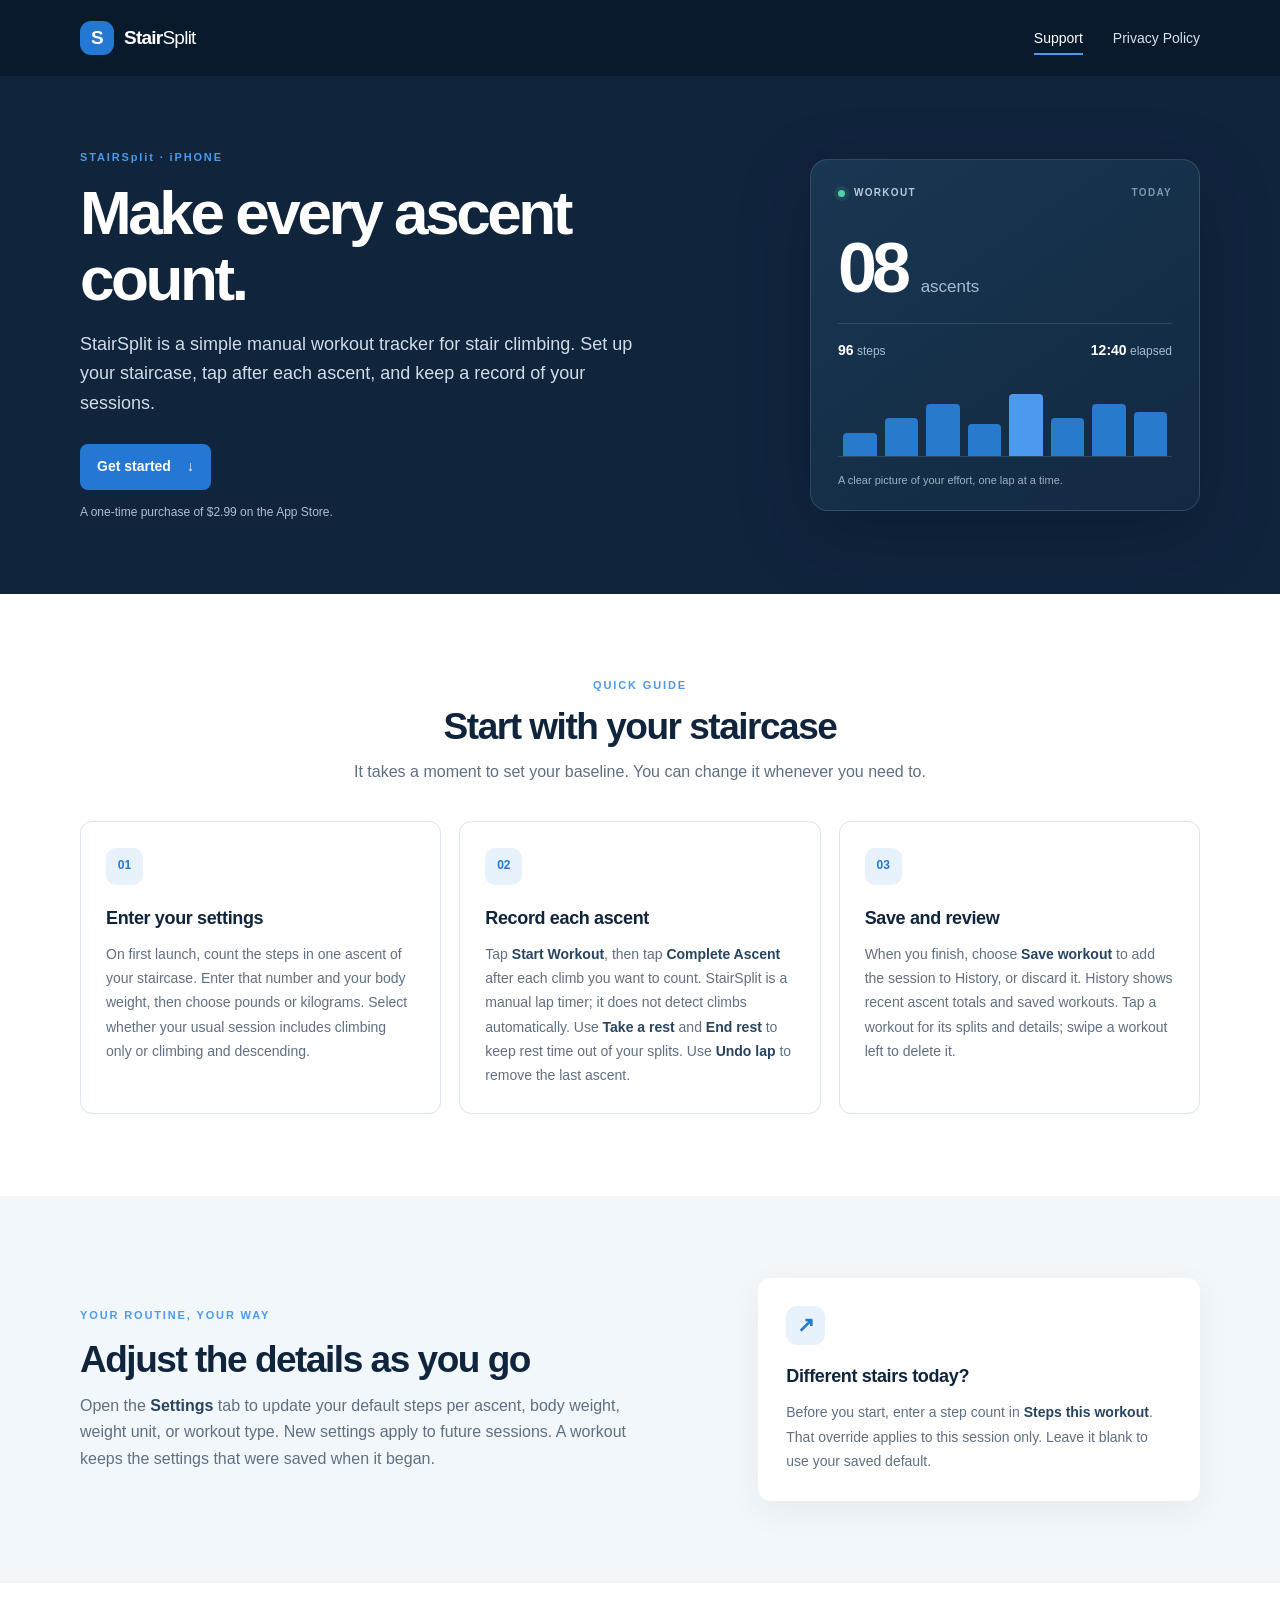
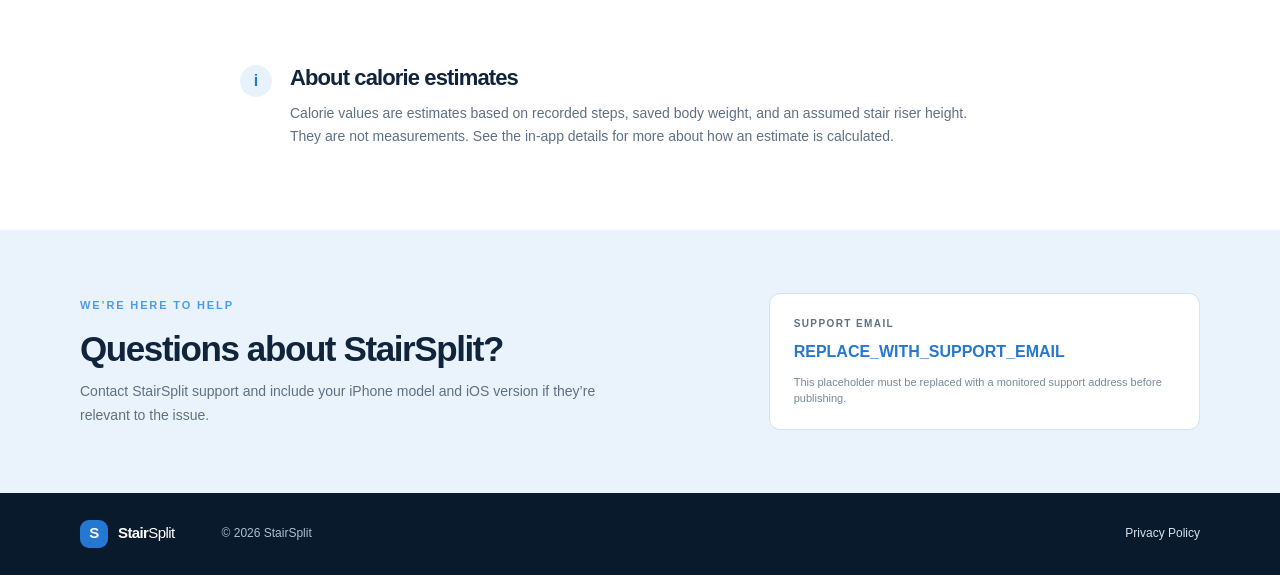
==== index.html @ e92f89a1 "Build StairSplit support website" ====
<!doctype html>
<html lang="en">
  <head>
    <meta charset="utf-8">
    <meta name="viewport" content="width=device-width, initial-scale=1">
    <meta name="description" content="StairSplit support: learn how to set up your stairs, record ascents, and review your workouts.">
    <meta name="theme-color" content="#10243c">
    <title>Support | StairSplit</title>
    <link rel="stylesheet" href="style.css">
  </head>
  <body>
    <a class="skip-link" href="#main">Skip to content</a>
    <header class="site-header">
      <div class="container header-inner">
        <a class="brand" href="index.html" aria-label="StairSplit support home">
          <span class="brand-mark" aria-hidden="true">S</span>
          <span>Stair<span class="brand-light">Split</span></span>
        </a>
        <nav aria-label="Main navigation">
          <ul class="nav-list">
            <li><a aria-current="page" href="index.html">Support</a></li>
            <li><a href="privacy.html">Privacy Policy</a></li>
          </ul>
        </nav>
      </div>
    </header>

    <main id="main">
      <section class="hero">
        <div class="container hero-inner">
          <div class="hero-copy">
            <p class="eyebrow">STAIRSplit · iPHONE</p>
            <h1>Make every ascent count.</h1>
            <p class="hero-intro">StairSplit is a simple manual workout tracker for stair climbing. Set up your staircase, tap after each ascent, and keep a record of your sessions.</p>
            <a class="button" href="#getting-started">Get started <span aria-hidden="true">↓</span></a>
            <p class="price-note">A one-time purchase of $2.99 on the App Store.</p>
          </div>
          <div class="hero-card" aria-label="Workout summary example">
            <div class="hero-card-top"><span class="status-dot"></span><span>WORKOUT</span><span class="hero-time">TODAY</span></div>
            <div class="hero-number">08 <span>ascents</span></div>
            <div class="hero-rule"></div>
            <div class="hero-metrics"><span><b>96</b> steps</span><span><b>12:40</b> elapsed</span></div>
            <div class="mini-bars" aria-hidden="true"><i></i><i></i><i></i><i></i><i></i><i></i><i></i><i></i></div>
            <p class="hero-card-caption">A clear picture of your effort, one lap at a time.</p>
          </div>
        </div>
      </section>

      <section class="section" id="getting-started">
        <div class="container">
          <div class="section-heading">
            <p class="eyebrow">QUICK GUIDE</p>
            <h2>Start with your staircase</h2>
            <p>It takes a moment to set your baseline. You can change it whenever you need to.</p>
          </div>
          <div class="guide-grid">
            <article class="guide-card">
              <span class="step-number" aria-hidden="true">01</span>
              <h3>Enter your settings</h3>
              <p>On first launch, count the steps in one ascent of your staircase. Enter that number and your body weight, then choose pounds or kilograms. Select whether your usual session includes climbing only or climbing and descending.</p>
            </article>
            <article class="guide-card">
              <span class="step-number" aria-hidden="true">02</span>
              <h3>Record each ascent</h3>
              <p>Tap <strong>Start Workout</strong>, then tap <strong>Complete Ascent</strong> after each climb you want to count. StairSplit is a manual lap timer; it does not detect climbs automatically. Use <strong>Take a rest</strong> and <strong>End rest</strong> to keep rest time out of your splits. Use <strong>Undo lap</strong> to remove the last ascent.</p>
            </article>
            <article class="guide-card">
              <span class="step-number" aria-hidden="true">03</span>
              <h3>Save and review</h3>
              <p>When you finish, choose <strong>Save workout</strong> to add the session to History, or discard it. History shows recent ascent totals and saved workouts. Tap a workout for its splits and details; swipe a workout left to delete it.</p>
            </article>
          </div>
        </div>
      </section>

      <section class="section section-tint">
        <div class="container feature-grid">
          <div>
            <p class="eyebrow">YOUR ROUTINE, YOUR WAY</p>
            <h2>Adjust the details as you go</h2>
            <p>Open the <strong>Settings</strong> tab to update your default steps per ascent, body weight, weight unit, or workout type. New settings apply to future sessions. A workout keeps the settings that were saved when it began.</p>
          </div>
          <div class="override-card">
            <div class="override-icon" aria-hidden="true">↗</div>
            <h3>Different stairs today?</h3>
            <p>Before you start, enter a step count in <strong>Steps this workout</strong>. That override applies to this session only. Leave it blank to use your saved default.</p>
          </div>
        </div>
      </section>

      <section class="section">
        <div class="container note-row">
          <div class="note-icon" aria-hidden="true">i</div>
          <div><h2>About calorie estimates</h2><p>Calorie values are estimates based on recorded steps, saved body weight, and an assumed stair riser height. They are not measurements. See the in-app details for more about how an estimate is calculated.</p></div>
        </div>
      </section>

      <section class="support-band" id="contact">
        <div class="container support-inner">
          <div><p class="eyebrow">WE’RE HERE TO HELP</p><h2>Questions about StairSplit?</h2><p>Contact StairSplit support and include your iPhone model and iOS version if they’re relevant to the issue.</p></div>
          <div class="contact-box">
            <span class="contact-label">SUPPORT EMAIL</span>
            <span class="placeholder-email">REPLACE_WITH_SUPPORT_EMAIL</span>
            <span class="placeholder-note">This placeholder must be replaced with a monitored support address before publishing.</span>
          </div>
        </div>
      </section>
    </main>

    <footer class="site-footer">
      <div class="container footer-inner"><a class="brand footer-brand" href="index.html"><span class="brand-mark" aria-hidden="true">S</span><span>Stair<span class="brand-light">Split</span></span></a><p>© 2026 StairSplit</p><a href="privacy.html">Privacy Policy</a></div>
    </footer>
  </body>
</html>
---- style.css ----
:root {
  color-scheme: light;
  --navy: #10243c;
  --navy-deep: #0a1a2d;
  --blue: #2478d4;
  --blue-bright: #4c9af0;
  --ink: #1a2c40;
  --muted: #5f7083;
  --line: #dce5ed;
  --pale: #f2f7fb;
  --white: #fff;
}

* { box-sizing: border-box; }
html { scroll-behavior: smooth; }
body { margin: 0; background: var(--white); color: var(--ink); font-family: -apple-system, BlinkMacSystemFont, "Segoe UI", sans-serif; font-size: 16px; line-height: 1.65; -webkit-font-smoothing: antialiased; }
a { color: inherit; }
a:focus-visible { outline: 3px solid #74b6ff; outline-offset: 4px; border-radius: 3px; }
.container { width: min(1120px, calc(100% - 48px)); margin-inline: auto; }
.skip-link { position: absolute; top: -60px; left: 16px; z-index: 5; padding: 10px 14px; background: var(--white); color: var(--navy); }
.skip-link:focus { top: 12px; }

.site-header { height: 76px; background: var(--navy-deep); color: var(--white); }
.header-inner, .nav-list, .brand, .footer-inner { display: flex; align-items: center; }
.header-inner { height: 100%; justify-content: space-between; }
.brand { gap: 10px; color: var(--white); font-size: 19px; font-weight: 750; letter-spacing: -.04em; text-decoration: none; }
.brand-mark { display: grid; width: 34px; height: 34px; place-items: center; border-radius: 11px; background: var(--blue); color: var(--white); font-size: 19px; font-weight: 800; }
.brand-light { font-weight: 450; }
.nav-list { gap: 30px; margin: 0; padding: 0; list-style: none; }
.nav-list a, .footer-inner > a:last-child { color: #d5e1ed; font-size: 14px; text-decoration: none; }
.nav-list a:hover, .nav-list a[aria-current="page"], .footer-inner > a:last-child:hover { color: var(--white); }
.nav-list a[aria-current="page"] { box-shadow: 0 2px 0 var(--blue-bright); padding-bottom: 7px; }

.hero { overflow: hidden; background: var(--navy); color: var(--white); }
.hero-inner { display: grid; grid-template-columns: 1.05fr .8fr; align-items: center; gap: 8%; min-height: 470px; padding-block: 72px; }
.eyebrow { margin: 0 0 14px; color: var(--blue-bright); font-size: 11px; font-weight: 800; letter-spacing: .17em; }
h1, h2, h3, p { margin-top: 0; }
h1 { max-width: 650px; margin-bottom: 18px; font-size: clamp(40px, 5vw, 62px); line-height: 1.06; letter-spacing: -.055em; }
.hero-intro { max-width: 600px; margin-bottom: 25px; color: #d0dce8; font-size: 18px; }
.button { display: inline-flex; min-height: 46px; align-items: center; gap: 16px; padding: 10px 17px; border-radius: 8px; background: var(--blue); color: var(--white); font-size: 14px; font-weight: 700; text-decoration: none; transition: background .18s ease, transform .18s ease; }
.button:hover { transform: translateY(-1px); background: #3287e8; }
.price-note { margin: 13px 0 0; color: #aebfd0; font-size: 12px; }
.hero-card { max-width: 390px; width: 100%; justify-self: end; padding: 25px 27px 21px; border: 1px solid #ffffff20; border-radius: 18px; background: linear-gradient(145deg, #193652, #122941); box-shadow: 0 22px 70px #07132155; }
.hero-card-top { display: flex; align-items: center; gap: 9px; color: #b8c9da; font-size: 10px; font-weight: 800; letter-spacing: .13em; }
.status-dot { width: 7px; height: 7px; border-radius: 50%; background: #54d3a2; box-shadow: 0 0 0 4px #54d3a21c; }
.hero-time { margin-left: auto; color: #8299ad; }
.hero-number { margin: 31px 0 20px; font-size: 70px; font-weight: 750; letter-spacing: -.07em; line-height: 1; }
.hero-number span { color: #a9bbce; font-size: 17px; font-weight: 500; letter-spacing: 0; }
.hero-rule { height: 1px; background: #ffffff20; }
.hero-metrics { display: flex; justify-content: space-between; padding: 15px 0 19px; color: #a9bbce; font-size: 12px; }
.hero-metrics b { color: var(--white); font-size: 14px; }
.mini-bars { display: flex; height: 76px; align-items: end; gap: 8px; padding: 8px 5px 0; border-bottom: 1px solid #ffffff20; }
.mini-bars i { flex: 1; height: 35%; border-radius: 4px 4px 0 0; background: #287acc; }
.mini-bars i:nth-child(2), .mini-bars i:nth-child(6) { height: 56%; }
.mini-bars i:nth-child(3), .mini-bars i:nth-child(7) { height: 78%; }
.mini-bars i:nth-child(4) { height: 48%; }
.mini-bars i:nth-child(5) { height: 92%; background: #4c9af0; }
.mini-bars i:nth-child(8) { height: 66%; }
.hero-card-caption { margin: 14px 0 0; color: #9db0c3; font-size: 11px; }

.section { padding-block: 82px; }
.section-heading { max-width: 650px; margin: 0 auto 35px; text-align: center; }
.section-heading .eyebrow { margin-bottom: 10px; }
.section-heading h2, .feature-grid h2, .note-row h2, .support-inner h2 { margin-bottom: 11px; color: var(--navy); font-size: clamp(28px, 3vw, 37px); line-height: 1.18; letter-spacing: -.04em; }
.section-heading > p:last-child, .feature-grid > div:first-child > p:last-child { margin-bottom: 0; color: var(--muted); }
.guide-grid { display: grid; grid-template-columns: repeat(3, 1fr); gap: 18px; }
.guide-card { min-height: 250px; padding: 26px 25px; border: 1px solid var(--line); border-radius: 12px; background: var(--white); }
.step-number { display: inline-grid; width: 37px; height: 37px; place-items: center; margin-bottom: 19px; border-radius: 10px; background: #e8f2fd; color: var(--blue); font-size: 12px; font-weight: 800; }
.guide-card h3, .override-card h3 { margin-bottom: 9px; color: var(--navy); font-size: 18px; letter-spacing: -.02em; }
.guide-card p, .override-card p { margin-bottom: 0; color: var(--muted); font-size: 14px; line-height: 1.72; }
.guide-card strong, .feature-grid strong { color: #284461; }
.section-tint { background: var(--pale); }
.feature-grid { display: grid; grid-template-columns: 1fr .78fr; align-items: center; gap: 10%; }
.feature-grid > div:first-child { max-width: 570px; }
.feature-grid h2 { max-width: 490px; }
.override-card { padding: 28px; border-radius: 13px; background: var(--white); box-shadow: 0 10px 32px #152b4010; }
.override-icon { display: grid; width: 39px; height: 39px; place-items: center; margin-bottom: 17px; border-radius: 11px; background: #e8f2fd; color: var(--blue); font-size: 21px; font-weight: 800; }
.note-row { display: flex; max-width: 800px; align-items: flex-start; gap: 18px; }
.note-icon { display: grid; flex: 0 0 32px; width: 32px; height: 32px; place-items: center; border-radius: 50%; background: #e8f2fd; color: var(--blue); font-weight: 800; }
.note-row h2 { font-size: 22px; }
.note-row p { max-width: 710px; margin-bottom: 0; color: var(--muted); font-size: 14px; }
.support-band { background: #eaf3fb; }
.support-inner { display: grid; grid-template-columns: 1fr .72fr; align-items: center; gap: 8%; padding-block: 63px; }
.support-inner h2 { font-size: clamp(27px, 3vw, 35px); }
.support-inner > div:first-child > p:last-child { max-width: 520px; margin-bottom: 0; color: var(--muted); font-size: 14px; }
.contact-box { padding: 22px 24px; border: 1px solid #d2e2f0; border-radius: 11px; background: var(--white); }
.contact-label { display: block; margin-bottom: 7px; color: var(--muted); font-size: 10px; font-weight: 800; letter-spacing: .14em; }
.placeholder-email, .inline-placeholder { color: var(--blue); font-weight: 750; overflow-wrap: anywhere; }
.placeholder-note { display: block; margin-top: 8px; color: #78899a; font-size: 11px; line-height: 1.5; }
.site-footer { background: var(--navy-deep); color: #aebfd0; }
.footer-inner { min-height: 82px; justify-content: space-between; gap: 22px; }
.footer-brand { color: var(--white); font-size: 15px; }
.footer-brand .brand-mark { width: 28px; height: 28px; border-radius: 9px; font-size: 15px; }
.footer-inner p { margin: 0 auto 0 25px; font-size: 12px; }
.footer-inner > a:last-child { font-size: 12px; }

/* Privacy policy */
.page-hero { padding: 68px 0 58px; background: var(--navy); color: var(--white); }
.page-hero h1 { max-width: 780px; font-size: clamp(39px, 5vw, 56px); }
.page-hero .hero-intro { margin-bottom: 11px; font-size: 17px; }
.updated { margin: 0; color: #aebfd0; font-size: 12px; }
.policy-section { padding: 65px 0 88px; }
.policy-layout { display: grid; grid-template-columns: 220px minmax(0, 700px); justify-content: space-between; gap: 60px; }
.policy-aside { align-self: start; padding: 20px 18px; border: 1px solid var(--line); border-radius: 11px; background: var(--pale); }
.policy-mark { display: grid; width: 35px; height: 35px; place-items: center; border-radius: 11px; background: var(--blue); color: white; font-weight: 800; }
.policy-aside p { margin: 14px 0 0; color: var(--navy); font-size: 13px; font-weight: 700; line-height: 1.5; }
.policy-copy h2 { margin: 0 0 9px; color: var(--navy); font-size: 21px; line-height: 1.3; letter-spacing: -.025em; }
.policy-copy p { margin: 0 0 29px; color: var(--muted); font-size: 15px; }
.text-link { color: var(--blue); font-size: 14px; font-weight: 700; text-decoration: none; }
.text-link:hover { text-decoration: underline; }

@media (max-width: 760px) {
  .container { width: min(100% - 36px, 600px); }
  .site-header { height: 68px; }
  .brand { font-size: 17px; }
  .brand-mark { width: 31px; height: 31px; }
  .nav-list { gap: 19px; }
  .nav-list a { font-size: 12px; }
  .hero-inner { grid-template-columns: 1fr; gap: 38px; padding-block: 56px; }
  .hero-card { max-width: 430px; justify-self: start; }
  h1 { font-size: clamp(41px, 11vw, 58px); }
  .guide-grid { grid-template-columns: 1fr; }
  .guide-card { min-height: 0; }
  .section { padding-block: 61px; }
  .section-heading { margin-bottom: 27px; text-align: left; }
  .feature-grid, .support-inner { grid-template-columns: 1fr; gap: 28px; }
  .support-inner { padding-block: 48px; }
  .policy-layout { grid-template-columns: 1fr; gap: 31px; }
  .policy-aside { display: flex; align-items: center; gap: 13px; padding: 13px 15px; }
  .policy-aside p { margin: 0; }
  .policy-section { padding: 38px 0 60px; }
  .page-hero { padding: 51px 0 44px; }
}

@media (max-width: 430px) {
  .container { width: calc(100% - 32px); }
  .nav-list { gap: 14px; }
  .nav-list a { font-size: 11px; }
  .header-inner { gap: 12px; }
  .footer-inner { flex-wrap: wrap; justify-content: space-between; padding-block: 19px; }
  .footer-inner p { margin: 0 auto 0 0; }
  .footer-brand { width: 100%; }
  .hero-number { font-size: 61px; }
}

@media (prefers-reduced-motion: reduce) {
  html { scroll-behavior: auto; }
  *, *::before, *::after { transition-duration: .01ms !important; animation-duration: .01ms !important; animation-iteration-count: 1 !important; }
}
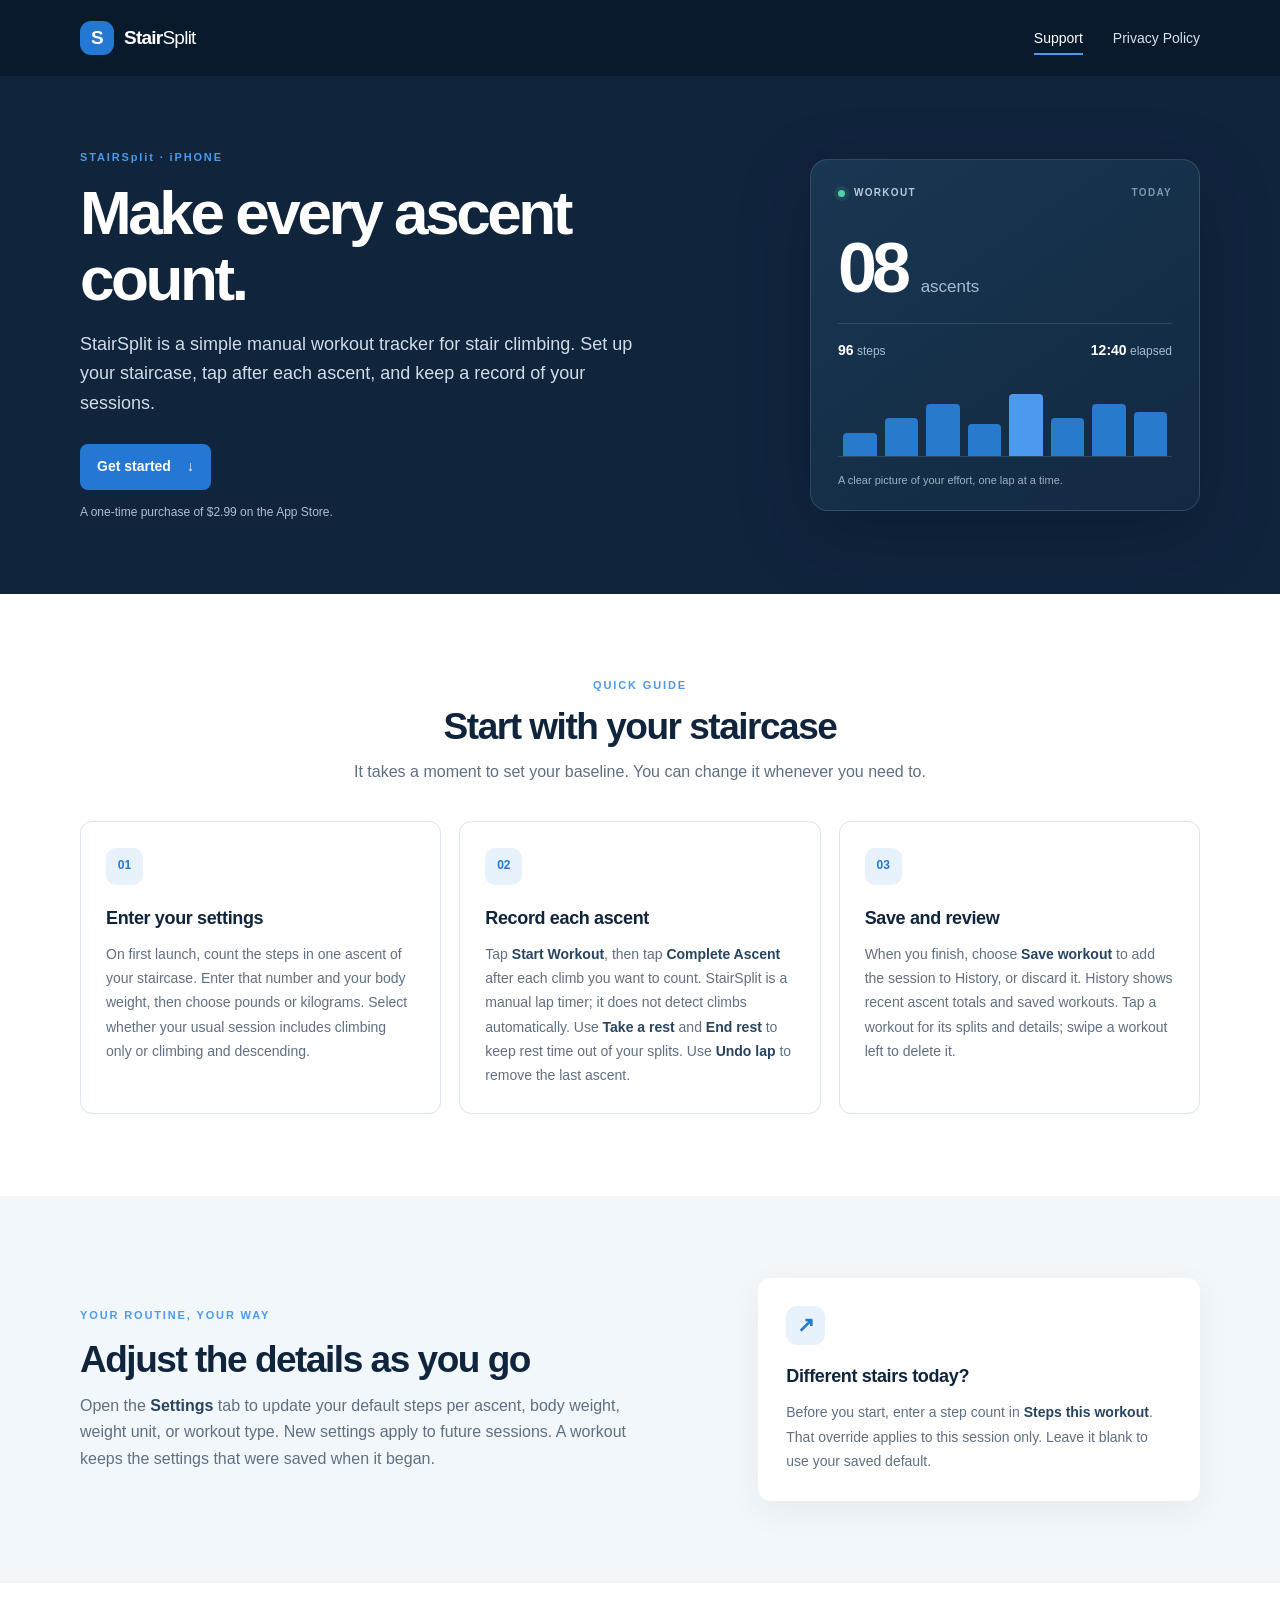
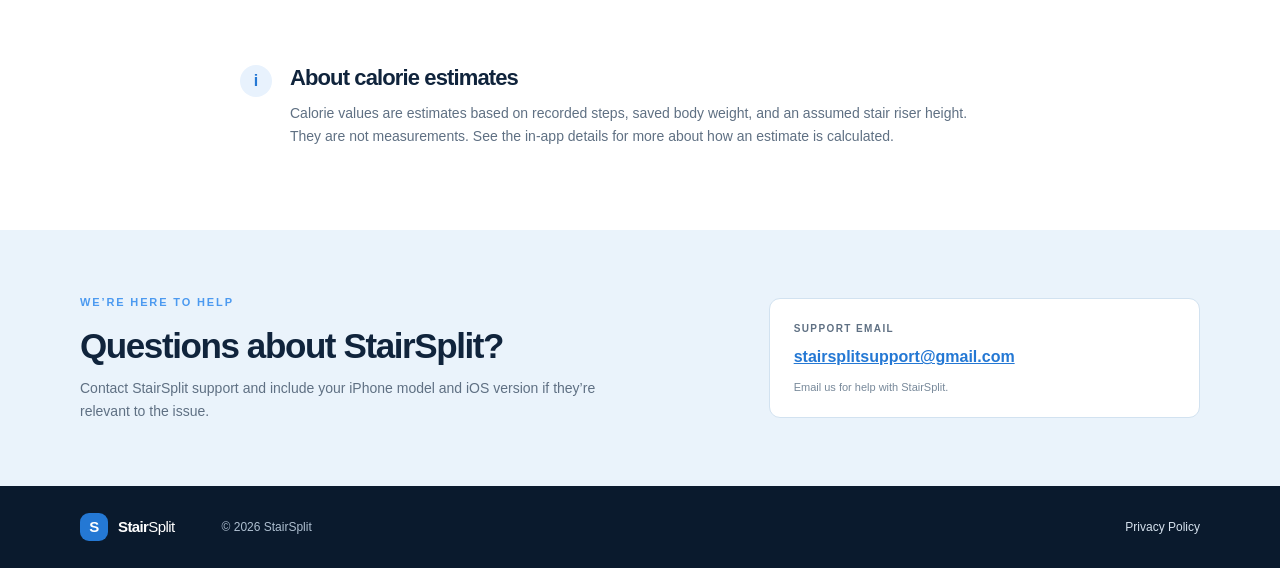
==== commit ff9fd0fb: "Add StairSplit support email" ====
--- a/index.html
+++ b/index.html
@@ -100,8 +100,8 @@
           <div><p class="eyebrow">WE’RE HERE TO HELP</p><h2>Questions about StairSplit?</h2><p>Contact StairSplit support and include your iPhone model and iOS version if they’re relevant to the issue.</p></div>
           <div class="contact-box">
             <span class="contact-label">SUPPORT EMAIL</span>
-            <span class="placeholder-email">REPLACE_WITH_SUPPORT_EMAIL</span>
-            <span class="placeholder-note">This placeholder must be replaced with a monitored support address before publishing.</span>
+            <a class="contact-email" href="mailto:stairsplitsupport@gmail.com">stairsplitsupport@gmail.com</a>
+            <span class="contact-note">Email us for help with StairSplit.</span>
           </div>
         </div>
       </section>
--- a/style.css
+++ b/style.css
@@ -85,8 +85,8 @@
 .support-inner > div:first-child > p:last-child { max-width: 520px; margin-bottom: 0; color: var(--muted); font-size: 14px; }
 .contact-box { padding: 22px 24px; border: 1px solid #d2e2f0; border-radius: 11px; background: var(--white); }
 .contact-label { display: block; margin-bottom: 7px; color: var(--muted); font-size: 10px; font-weight: 800; letter-spacing: .14em; }
-.placeholder-email, .inline-placeholder { color: var(--blue); font-weight: 750; overflow-wrap: anywhere; }
-.placeholder-note { display: block; margin-top: 8px; color: #78899a; font-size: 11px; line-height: 1.5; }
+.contact-email, .inline-email { color: var(--blue); font-weight: 750; overflow-wrap: anywhere; }
+.contact-note { display: block; margin-top: 8px; color: #78899a; font-size: 11px; line-height: 1.5; }
 .site-footer { background: var(--navy-deep); color: #aebfd0; }
 .footer-inner { min-height: 82px; justify-content: space-between; gap: 22px; }
 .footer-brand { color: var(--white); font-size: 15px; }
